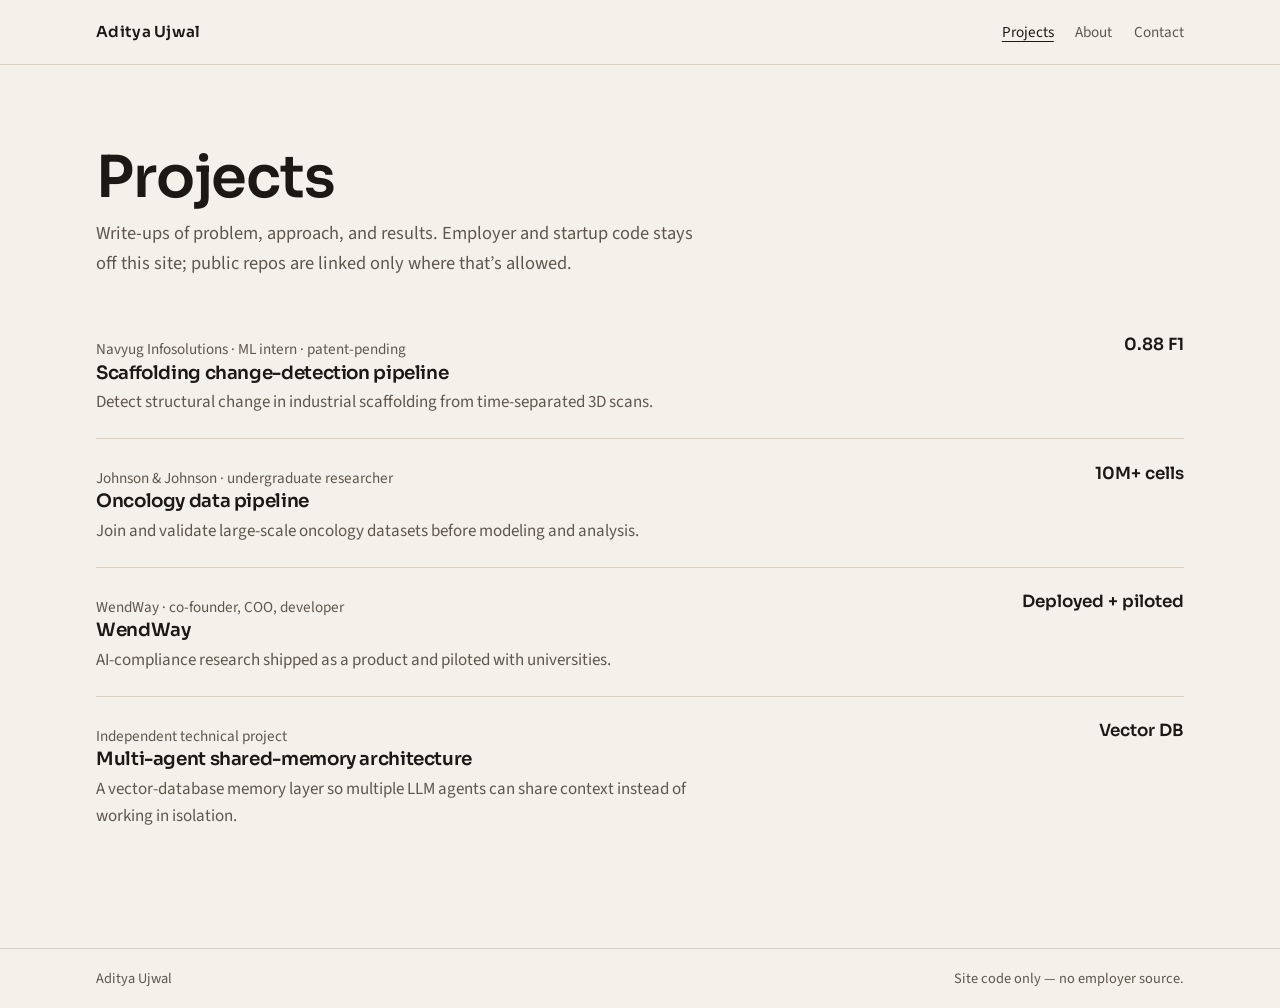
==== projects/index.html @ 59741028 "Add v1 static portfolio site for applications. Static HTML/CSS pages for Home, Projects, About, and " ====
<!DOCTYPE html>
<html lang="en">
<head>
  <meta charset="utf-8">
  <meta name="viewport" content="width=device-width, initial-scale=1">
  <meta name="description" content="Projects by Aditya Ujwal: scaffolding change detection (0.88 F1), oncology data pipeline (10M+ cells), WendWay, and multi-agent shared memory.">
  <meta name="theme-color" content="#f4f1ea">
  <title>Projects — Aditya Ujwal</title>
  <link rel="icon" href="../favicon.svg" type="image/svg+xml">
  <link rel="preconnect" href="https://fonts.googleapis.com">
  <link rel="preconnect" href="https://fonts.gstatic.com" crossorigin>
  <link href="https://fonts.googleapis.com/css2?family=Sora:wght@500;600&family=Source+Sans+3:ital,wght@0,400;0,600;1,400&display=swap" rel="stylesheet">
  <link rel="stylesheet" href="../css/styles.css">
</head>
<body>
  <a class="skip-link" href="#content">Skip to content</a>
  <header class="site-header">
    <div class="header-inner">
      <a class="wordmark" href="../index.html">Aditya Ujwal</a>
      <nav class="nav" aria-label="Primary">
        <a href="index.html" aria-current="page">Projects</a>
        <a href="../about.html">About</a>
        <a href="../contact.html">Contact</a>
      </nav>
    </div>
  </header>
  <main id="content">
    <div class="wrap">
      <h1 class="page-title">Projects</h1>
      <p class="page-lead">Write-ups of problem, approach, and results. Employer and startup code stays off this site; public repos are linked only where that’s allowed.</p>
      <ul class="project-list">
        <li>
          <a class="project-card" href="scaffolding-change-detection.html">
            <div>
              <p class="meta">Navyug Infosolutions · ML intern · patent-pending</p>
              <h3>Scaffolding change-detection pipeline</h3>
              <p>Detect structural change in industrial scaffolding from time-separated 3D scans.</p>
            </div>
            <span class="project-stat">0.88 F1</span>
          </a>
        </li>
        <li>
          <a class="project-card" href="oncology-data-pipeline.html">
            <div>
              <p class="meta">Johnson &amp; Johnson · undergraduate researcher</p>
              <h3>Oncology data pipeline</h3>
              <p>Join and validate large-scale oncology datasets before modeling and analysis.</p>
            </div>
            <span class="project-stat">10M+ cells</span>
          </a>
        </li>
        <li>
          <a class="project-card" href="wendway.html">
            <div>
              <p class="meta">WendWay · co-founder, COO, developer</p>
              <h3>WendWay</h3>
              <p>AI-compliance research shipped as a product and piloted with universities.</p>
            </div>
            <span class="project-stat">Deployed + piloted</span>
          </a>
        </li>
        <li>
          <a class="project-card" href="multi-agent-memory.html">
            <div>
              <p class="meta">Independent technical project</p>
              <h3>Multi-agent shared-memory architecture</h3>
              <p>A vector-database memory layer so multiple LLM agents can share context instead of working in isolation.</p>
            </div>
            <span class="project-stat">Vector DB</span>
          </a>
        </li>
      </ul>
    </div>
  </main>
  <footer class="site-footer">
    <div class="footer-inner">
      <span>Aditya Ujwal</span>
      <span>Site code only — no employer source.</span>
    </div>
  </footer>
</body>
</html>
---- css/styles.css ----
:root {
  --bg: #f4f1ea;
  --bg-elev: #fbf9f4;
  --ink: #1c1915;
  --muted: #5e574d;
  --line: #d8d0c4;
  --accent: #9c3b16;
  --accent-hover: #7a2d10;
  --max: 68rem;
  --prose: 40rem;
  --space: clamp(1.25rem, 4vw, 2.25rem);
  --font: "Source Sans 3", "Segoe UI", sans-serif;
  --font-display: "Sora", "Segoe UI", sans-serif;
  --radius: 2px;
}

*,
*::before,
*::after {
  box-sizing: border-box;
}

html {
  scroll-behavior: smooth;
}

@media (prefers-reduced-motion: reduce) {
  html {
    scroll-behavior: auto;
  }

  *,
  *::before,
  *::after {
    animation: none !important;
    transition: none !important;
  }
}

body {
  margin: 0;
  min-height: 100vh;
  display: flex;
  flex-direction: column;
  background: var(--bg);
  color: var(--ink);
  font-family: var(--font);
  font-size: 1.0625rem;
  line-height: 1.6;
}

img {
  max-width: 100%;
  height: auto;
}

a {
  color: var(--accent);
  text-underline-offset: 0.18em;
}

a:hover {
  color: var(--accent-hover);
}

a:focus-visible,
button:focus-visible,
.skip-link:focus-visible {
  outline: 2px solid var(--accent);
  outline-offset: 3px;
}

.skip-link {
  position: absolute;
  left: var(--space);
  top: -100px;
  z-index: 20;
  padding: 0.4rem 0.7rem;
  background: var(--ink);
  color: var(--bg);
  text-decoration: none;
}

.skip-link:focus {
  top: 0.6rem;
}

.site-header {
  border-bottom: 1px solid var(--line);
  background: var(--bg);
}

.header-inner,
.footer-inner,
.wrap {
  width: min(100% - 2 * var(--space), var(--max));
  margin-inline: auto;
}

.header-inner {
  display: flex;
  align-items: center;
  justify-content: space-between;
  gap: 1rem 1.5rem;
  min-height: 4rem;
  flex-wrap: wrap;
}

.wordmark {
  font-family: var(--font-display);
  font-weight: 600;
  font-size: 0.95rem;
  letter-spacing: 0.02em;
  color: var(--ink);
  text-decoration: none;
}

.wordmark:hover {
  color: var(--accent);
}

.nav {
  display: flex;
  gap: 1.35rem;
}

.nav a {
  color: var(--muted);
  text-decoration: none;
  font-size: 0.95rem;
}

.nav a:hover,
.nav a[aria-current="page"] {
  color: var(--ink);
}

.nav a[aria-current="page"] {
  text-decoration: underline;
  text-decoration-thickness: 1px;
  text-underline-offset: 0.28em;
}

main {
  flex: 1;
  padding: clamp(2.5rem, 7vw, 5rem) 0 clamp(3.5rem, 8vw, 6rem);
}

.hero {
  max-width: 42rem;
}

.kicker {
  margin: 0 0 0.85rem;
  font-size: 0.8rem;
  letter-spacing: 0.14em;
  text-transform: uppercase;
  color: var(--muted);
}

h1,
h2,
h3 {
  font-family: var(--font-display);
  font-weight: 600;
  line-height: 1.15;
  letter-spacing: -0.02em;
}

h1 {
  margin: 0 0 0.85rem;
  font-size: clamp(2.35rem, 6vw, 3.6rem);
}

h2 {
  margin: 0 0 1rem;
  font-size: clamp(1.45rem, 3vw, 1.85rem);
}

h3 {
  margin: 0 0 0.4rem;
  font-size: 1.15rem;
}

.lede {
  margin: 0 0 1.4rem;
  font-size: 1.2rem;
  color: var(--muted);
}

.intro {
  margin: 0 0 1.5rem;
  max-width: 38rem;
}

.links {
  display: flex;
  flex-wrap: wrap;
  gap: 0.35rem 1.15rem;
  margin: 0;
  padding: 0;
  list-style: none;
}

.section {
  margin-top: clamp(3rem, 8vw, 5rem);
}

.section-head {
  display: flex;
  align-items: baseline;
  justify-content: space-between;
  gap: 1rem;
  margin-bottom: 1.25rem;
  padding-bottom: 0.7rem;
  border-bottom: 1px solid var(--line);
}

.section-head a {
  font-size: 0.95rem;
  text-decoration: none;
}

.section-head a:hover {
  text-decoration: underline;
}

.metrics {
  display: grid;
  grid-template-columns: repeat(2, minmax(0, 1fr));
  gap: 1px;
  margin: 2.25rem 0 0;
  background: var(--line);
  border: 1px solid var(--line);
}

.metric {
  padding: 1.2rem 1.25rem 1.3rem;
  background: var(--bg-elev);
}

.metric-value {
  display: block;
  font-family: var(--font-display);
  font-size: clamp(1.7rem, 4vw, 2.15rem);
  font-weight: 600;
  letter-spacing: -0.03em;
  color: var(--accent);
}

.metric-label {
  display: block;
  margin-top: 0.25rem;
  color: var(--muted);
  font-size: 0.95rem;
}

.project-list {
  display: grid;
  gap: 0;
  margin: 0;
  padding: 0;
  list-style: none;
}

.project-list li + li {
  border-top: 1px solid var(--line);
}

.project-card {
  display: grid;
  grid-template-columns: minmax(0, 1fr) auto;
  gap: 1rem 1.5rem;
  align-items: start;
  padding: 1.35rem 0;
  color: inherit;
  text-decoration: none;
}

.project-card:hover h3 {
  color: var(--accent);
}

.project-card p {
  margin: 0.35rem 0 0;
  color: var(--muted);
  max-width: 40rem;
}

.project-stat {
  font-family: var(--font-display);
  font-weight: 600;
  font-size: 1.05rem;
  white-space: nowrap;
  color: var(--ink);
}

.meta {
  margin: 0 0 0.45rem;
  color: var(--muted);
  font-size: 0.95rem;
}

.tags {
  display: flex;
  flex-wrap: wrap;
  gap: 0.4rem;
  margin: 1.1rem 0 0;
  padding: 0;
  list-style: none;
}

.tags li {
  padding: 0.15rem 0.55rem;
  border: 1px solid var(--line);
  border-radius: var(--radius);
  font-size: 0.82rem;
  color: var(--muted);
}

.prose {
  max-width: var(--prose);
}

.prose p,
.prose ul {
  margin: 0 0 1rem;
}

.prose ul {
  padding-left: 1.15rem;
}

.prose h2 {
  margin-top: 2.1rem;
}

.page-title {
  margin-bottom: 0.5rem;
}

.page-lead {
  margin: 0 0 2rem;
  max-width: 38rem;
  color: var(--muted);
  font-size: 1.15rem;
}

.skill-groups {
  display: grid;
  gap: 1.5rem;
  margin-top: 1.5rem;
}

.skill-groups h3 {
  margin-bottom: 0.55rem;
}

.contact-list {
  margin: 0;
  padding: 0;
  list-style: none;
}

.contact-list li {
  display: grid;
  grid-template-columns: 7.5rem minmax(0, 1fr);
  gap: 1rem;
  padding: 0.95rem 0;
  border-top: 1px solid var(--line);
}

.contact-list li:last-child {
  border-bottom: 1px solid var(--line);
}

.contact-list span {
  color: var(--muted);
}

.site-footer {
  border-top: 1px solid var(--line);
  padding: 1.15rem 0;
  color: var(--muted);
  font-size: 0.9rem;
}

.footer-inner {
  display: flex;
  justify-content: space-between;
  gap: 1rem;
  flex-wrap: wrap;
}

.back {
  display: inline-block;
  margin-bottom: 1.4rem;
  font-size: 0.95rem;
  text-decoration: none;
}

.back:hover {
  text-decoration: underline;
}

.note {
  margin-top: 1.5rem;
  color: var(--muted);
  font-size: 0.95rem;
}

@media (max-width: 640px) {
  .metrics {
    grid-template-columns: 1fr;
  }

  .project-card {
    grid-template-columns: 1fr;
    gap: 0.35rem;
  }

  .contact-list li {
    grid-template-columns: 1fr;
    gap: 0.2rem;
  }
}
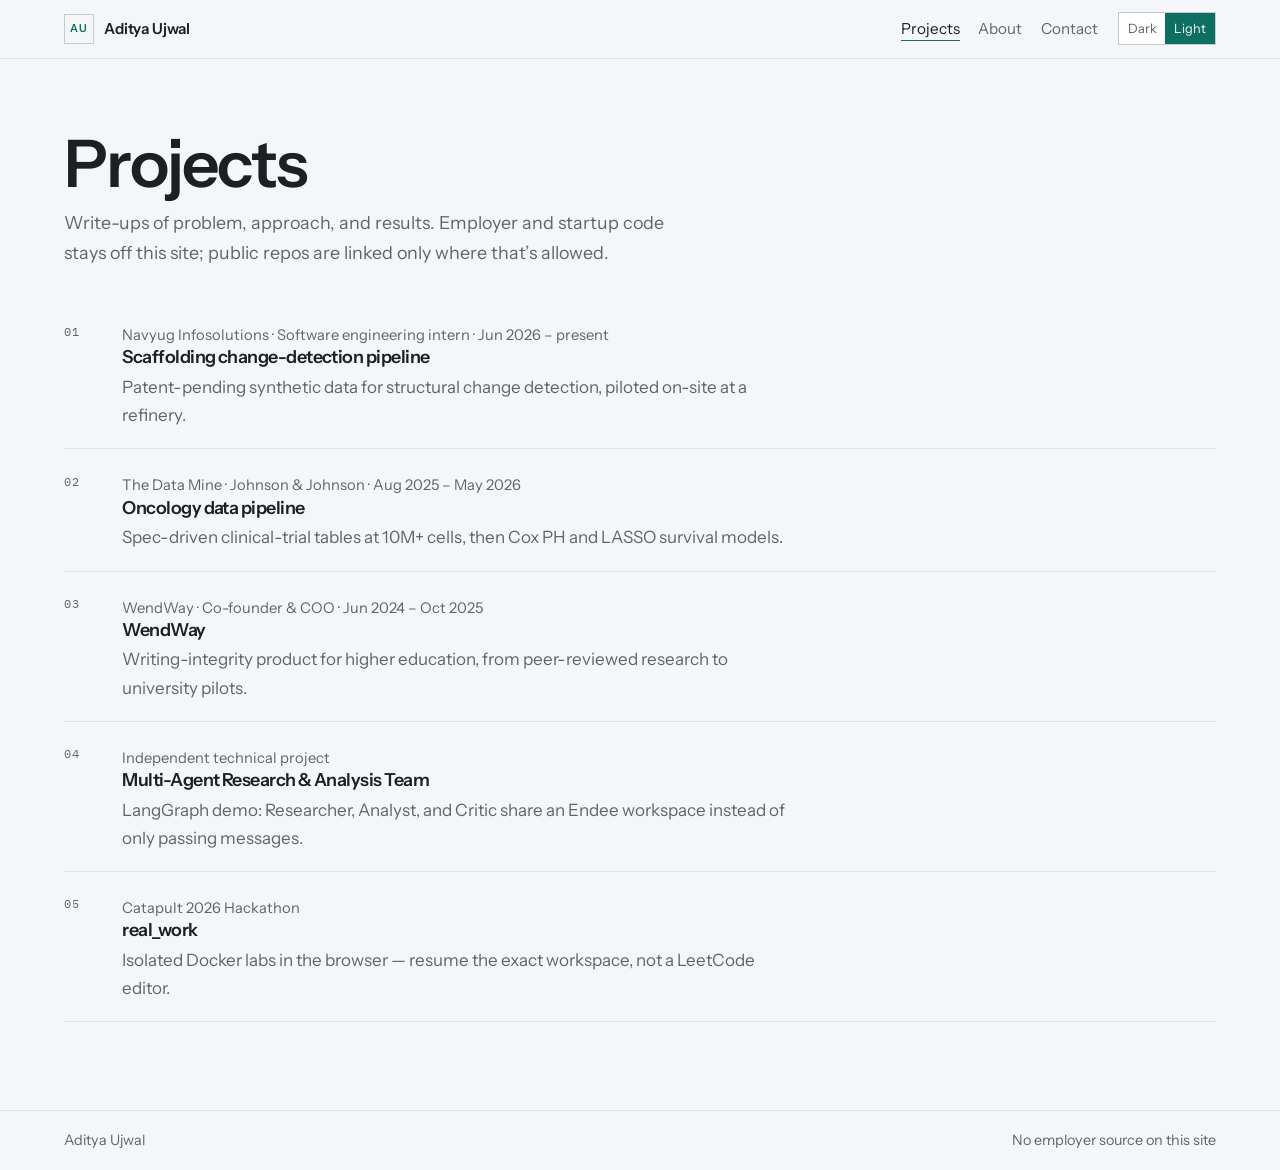
==== commit 2f9d3df2: "Update portfolio site with theme toggle, improved project descriptions, and enhanced styling. Adjust" ====
--- a/projects/index.html
+++ b/projects/index.html
@@ -3,25 +3,30 @@
 <head>
   <meta charset="utf-8">
   <meta name="viewport" content="width=device-width, initial-scale=1">
-  <meta name="description" content="Projects by Aditya Ujwal: scaffolding change detection (0.88 F1), oncology data pipeline (10M+ cells), WendWay, and multi-agent shared memory.">
-  <meta name="theme-color" content="#f4f1ea">
+  <meta name="description" content="Projects by Aditya Ujwal: scaffolding change detection (0.88 F1), J&amp;J oncology pipeline, WendWay, LangGraph multi-agent team, and real_work.">
+  <meta name="theme-color" content="#121518">
   <title>Projects — Aditya Ujwal</title>
+  <script>(function(){try{var t=localStorage.getItem("au-theme");if(t!=="light"&&t!=="dark"){t=window.matchMedia("(prefers-color-scheme: light)").matches?"light":"dark";}document.documentElement.setAttribute("data-theme",t);}catch(e){document.documentElement.setAttribute("data-theme","dark");}})();</script>
   <link rel="icon" href="../favicon.svg" type="image/svg+xml">
   <link rel="preconnect" href="https://fonts.googleapis.com">
   <link rel="preconnect" href="https://fonts.gstatic.com" crossorigin>
-  <link href="https://fonts.googleapis.com/css2?family=Sora:wght@500;600&family=Source+Sans+3:ital,wght@0,400;0,600;1,400&display=swap" rel="stylesheet">
+  <link href="https://fonts.googleapis.com/css2?family=IBM+Plex+Mono:wght@400;500;600&family=Instrument+Sans:ital,wght@0,400;0,500;0,600;0,700;1,400&display=swap" rel="stylesheet">
   <link rel="stylesheet" href="../css/styles.css">
 </head>
 <body>
   <a class="skip-link" href="#content">Skip to content</a>
   <header class="site-header">
     <div class="header-inner">
-      <a class="wordmark" href="../index.html">Aditya Ujwal</a>
+      <a class="wordmark" href="../index.html"><span class="sig">AU</span> Aditya Ujwal</a>
       <nav class="nav" aria-label="Primary">
         <a href="index.html" aria-current="page">Projects</a>
         <a href="../about.html">About</a>
         <a href="../contact.html">Contact</a>
       </nav>
+      <button type="button" class="theme-toggle" data-theme-toggle>
+        <span data-theme-value="dark">Dark</span>
+        <span data-theme-value="light">Light</span>
+      </button>
     </div>
   </header>
   <main id="content">
@@ -31,42 +36,52 @@
       <ul class="project-list">
         <li>
           <a class="project-card" href="scaffolding-change-detection.html">
+            <span class="idx">01</span>
             <div>
-              <p class="meta">Navyug Infosolutions · ML intern · patent-pending</p>
+              <p class="meta">Navyug Infosolutions · Software engineering intern · Jun 2026 – present</p>
               <h3>Scaffolding change-detection pipeline</h3>
-              <p>Detect structural change in industrial scaffolding from time-separated 3D scans.</p>
+              <p>Patent-pending synthetic data for structural change detection, piloted on-site at a refinery.</p>
             </div>
-            <span class="project-stat">0.88 F1</span>
           </a>
         </li>
         <li>
           <a class="project-card" href="oncology-data-pipeline.html">
+            <span class="idx">02</span>
             <div>
-              <p class="meta">Johnson &amp; Johnson · undergraduate researcher</p>
+              <p class="meta">The Data Mine · Johnson &amp; Johnson · Aug 2025 – May 2026</p>
               <h3>Oncology data pipeline</h3>
-              <p>Join and validate large-scale oncology datasets before modeling and analysis.</p>
+              <p>Spec-driven clinical-trial tables at 10M+ cells, then Cox PH and LASSO survival models.</p>
             </div>
-            <span class="project-stat">10M+ cells</span>
           </a>
         </li>
         <li>
           <a class="project-card" href="wendway.html">
+            <span class="idx">03</span>
             <div>
-              <p class="meta">WendWay · co-founder, COO, developer</p>
+              <p class="meta">WendWay · Co-founder &amp; COO · Jun 2024 – Oct 2025</p>
               <h3>WendWay</h3>
-              <p>AI-compliance research shipped as a product and piloted with universities.</p>
+              <p>Writing-integrity product for higher education, from peer-reviewed research to university pilots.</p>
             </div>
-            <span class="project-stat">Deployed + piloted</span>
           </a>
         </li>
         <li>
           <a class="project-card" href="multi-agent-memory.html">
+            <span class="idx">04</span>
             <div>
               <p class="meta">Independent technical project</p>
-              <h3>Multi-agent shared-memory architecture</h3>
-              <p>A vector-database memory layer so multiple LLM agents can share context instead of working in isolation.</p>
+              <h3>Multi-Agent Research &amp; Analysis Team</h3>
+              <p>LangGraph demo: Researcher, Analyst, and Critic share an Endee workspace instead of only passing messages.</p>
             </div>
-            <span class="project-stat">Vector DB</span>
+          </a>
+        </li>
+        <li>
+          <a class="project-card" href="real-work.html">
+            <span class="idx">05</span>
+            <div>
+              <p class="meta">Catapult 2026 Hackathon</p>
+              <h3>real_work</h3>
+              <p>Isolated Docker labs in the browser — resume the exact workspace, not a LeetCode editor.</p>
+            </div>
           </a>
         </li>
       </ul>
@@ -75,8 +90,9 @@
   <footer class="site-footer">
     <div class="footer-inner">
       <span>Aditya Ujwal</span>
-      <span>Site code only — no employer source.</span>
+      <span>No employer source on this site</span>
     </div>
   </footer>
+  <script src="../js/theme.js"></script>
 </body>
 </html>
--- a/css/styles.css
+++ b/css/styles.css
@@ -1,17 +1,39 @@
 :root {
-  --bg: #f4f1ea;
-  --bg-elev: #fbf9f4;
-  --ink: #1c1915;
-  --muted: #5e574d;
-  --line: #d8d0c4;
-  --accent: #9c3b16;
-  --accent-hover: #7a2d10;
-  --max: 68rem;
+  color-scheme: dark;
+  --bg: #121518;
+  --bg-elev: #1a1e22;
+  --ink: #e8ecef;
+  --muted: #8d969e;
+  --line: #2c333a;
+  --line-strong: #3d4750;
+  --accent: #4ecdb8;
+  --accent-hover: #7ee0d0;
+  --accent-dim: rgba(78, 205, 184, 0.12);
+  --grid: rgba(232, 236, 239, 0.06);
+  --scan-a: #7a9bb0;
+  --scan-b: #c9d5de;
+  --max: 72rem;
   --prose: 40rem;
-  --space: clamp(1.25rem, 4vw, 2.25rem);
-  --font: "Source Sans 3", "Segoe UI", sans-serif;
-  --font-display: "Sora", "Segoe UI", sans-serif;
+  --space: clamp(1.1rem, 3.6vw, 2rem);
+  --font: "Instrument Sans", "Segoe UI", sans-serif;
+  --font-mono: "IBM Plex Mono", "ui-monospace", monospace;
   --radius: 2px;
+}
+
+[data-theme="light"] {
+  color-scheme: light;
+  --bg: #f5f6f7;
+  --bg-elev: #ffffff;
+  --ink: #1b2024;
+  --muted: #5d666d;
+  --line: #e1e5e8;
+  --line-strong: #c5ccd1;
+  --accent: #0d6e62;
+  --accent-hover: #08574d;
+  --accent-dim: rgba(13, 110, 98, 0.1);
+  --grid: rgba(27, 32, 36, 0.06);
+  --scan-a: #4a6576;
+  --scan-b: #1f303b;
 }
 
 *,
@@ -46,11 +68,17 @@
   color: var(--ink);
   font-family: var(--font);
   font-size: 1.0625rem;
-  line-height: 1.6;
-}
-
-img {
+  line-height: 1.65;
+}
+
+img,
+svg,
+canvas {
   max-width: 100%;
+}
+
+canvas {
+  display: block;
   height: auto;
 }
 
@@ -68,6 +96,10 @@
 .skip-link:focus-visible {
   outline: 2px solid var(--accent);
   outline-offset: 3px;
+}
+
+button {
+  font: inherit;
 }
 
 .skip-link {
@@ -86,8 +118,12 @@
 }
 
 .site-header {
+  position: sticky;
+  top: 0;
+  z-index: 10;
   border-bottom: 1px solid var(--line);
-  background: var(--bg);
+  background: color-mix(in srgb, var(--bg) 88%, transparent);
+  backdrop-filter: blur(10px);
 }
 
 .header-inner,
@@ -101,16 +137,18 @@
   display: flex;
   align-items: center;
   justify-content: space-between;
-  gap: 1rem 1.5rem;
-  min-height: 4rem;
+  gap: 1rem 1.25rem;
+  min-height: 3.6rem;
   flex-wrap: wrap;
 }
 
 .wordmark {
-  font-family: var(--font-display);
+  display: inline-flex;
+  align-items: center;
+  gap: 0.65rem;
   font-weight: 600;
   font-size: 0.95rem;
-  letter-spacing: 0.02em;
+  letter-spacing: -0.01em;
   color: var(--ink);
   text-decoration: none;
 }
@@ -119,9 +157,21 @@
   color: var(--accent);
 }
 
+.sig {
+  display: inline-grid;
+  place-items: center;
+  width: 1.85rem;
+  height: 1.85rem;
+  border: 1px solid var(--line-strong);
+  color: var(--accent);
+  font-size: 0.68rem;
+  letter-spacing: 0.08em;
+}
+
 .nav {
   display: flex;
-  gap: 1.35rem;
+  gap: 0.15rem 1.15rem;
+  margin-left: auto;
 }
 
 .nav a {
@@ -136,74 +186,208 @@
 }
 
 .nav a[aria-current="page"] {
-  text-decoration: underline;
-  text-decoration-thickness: 1px;
-  text-underline-offset: 0.28em;
+  box-shadow: inset 0 -1px 0 var(--accent);
+}
+
+.theme-toggle {
+  display: inline-flex;
+  padding: 0;
+  border: 1px solid var(--line-strong);
+  background: var(--bg-elev);
+  color: var(--muted);
+  cursor: pointer;
+}
+
+.theme-toggle span {
+  padding: 0.3rem 0.55rem;
+  font-size: 0.8rem;
+}
+
+.theme-toggle .is-active {
+  background: var(--accent);
+  color: var(--bg);
 }
 
 main {
   flex: 1;
-  padding: clamp(2.5rem, 7vw, 5rem) 0 clamp(3.5rem, 8vw, 6rem);
+  padding: clamp(2rem, 6vw, 4.25rem) 0 clamp(3rem, 7vw, 5.5rem);
+}
+
+.wrap {
+  position: relative;
 }
 
 .hero {
-  max-width: 42rem;
+  display: grid;
+  grid-template-columns: minmax(0, 1.05fr) minmax(17rem, 0.95fr);
+  gap: clamp(1.5rem, 4vw, 3rem);
+  align-items: start;
+}
+
+.kicker,
+.metric-id,
+.scan-caption,
+.scan-readout {
+  margin: 0;
+  font-size: 0.88rem;
+  color: var(--muted);
 }
 
 .kicker {
-  margin: 0 0 0.85rem;
-  font-size: 0.8rem;
-  letter-spacing: 0.14em;
-  text-transform: uppercase;
-  color: var(--muted);
+  margin-bottom: 0.9rem;
 }
 
 h1,
 h2,
 h3 {
-  font-family: var(--font-display);
+  font-family: var(--font);
   font-weight: 600;
-  line-height: 1.15;
-  letter-spacing: -0.02em;
+  line-height: 1.12;
+  letter-spacing: -0.03em;
 }
 
 h1 {
-  margin: 0 0 0.85rem;
-  font-size: clamp(2.35rem, 6vw, 3.6rem);
+  margin: 0 0 0.8rem;
+  font-size: clamp(2.4rem, 7vw, 4.1rem);
 }
 
 h2 {
   margin: 0 0 1rem;
-  font-size: clamp(1.45rem, 3vw, 1.85rem);
+  font-size: clamp(1.35rem, 3vw, 1.7rem);
 }
 
 h3 {
-  margin: 0 0 0.4rem;
-  font-size: 1.15rem;
+  margin: 0 0 0.35rem;
+  font-size: 1.12rem;
 }
 
 .lede {
-  margin: 0 0 1.4rem;
-  font-size: 1.2rem;
+  margin: 0 0 1.15rem;
+  font-size: 1.18rem;
   color: var(--muted);
 }
 
 .intro {
-  margin: 0 0 1.5rem;
+  margin: 0 0 1.35rem;
   max-width: 38rem;
 }
 
 .links {
   display: flex;
   flex-wrap: wrap;
-  gap: 0.35rem 1.15rem;
+  gap: 0.35rem 1.1rem;
   margin: 0;
   padding: 0;
   list-style: none;
 }
 
+.hero-scan {
+  margin: 0;
+}
+
+.scan-frame {
+  position: relative;
+  border: 1px solid var(--line);
+  background: var(--bg-elev);
+  cursor: crosshair;
+}
+
+.scan-frame::before,
+.scan-frame::after,
+.hero-scan .tick-bl,
+.hero-scan .tick-br {
+  content: "";
+  position: absolute;
+  width: 8px;
+  height: 8px;
+  pointer-events: none;
+  z-index: 1;
+}
+
+.scan-frame::before {
+  top: -1px;
+  left: -1px;
+  border-top: 1px solid var(--accent);
+  border-left: 1px solid var(--accent);
+}
+
+.scan-frame::after {
+  top: -1px;
+  right: -1px;
+  border-top: 1px solid var(--accent);
+  border-right: 1px solid var(--accent);
+}
+
+.hero-scan .tick-bl,
+.hero-scan .tick-br {
+  bottom: -1px;
+  border-bottom: 1px solid var(--accent);
+}
+
+.hero-scan .tick-bl {
+  left: -1px;
+  border-left: 1px solid var(--accent);
+}
+
+.hero-scan .tick-br {
+  right: -1px;
+  border-right: 1px solid var(--accent);
+}
+
+#scanfield {
+  width: 100%;
+  height: 22rem;
+}
+
+.scan-caption {
+  display: flex;
+  justify-content: space-between;
+  gap: 1rem;
+  margin-bottom: 0.55rem;
+}
+
+.scan-readout {
+  display: flex;
+  justify-content: space-between;
+  gap: 1rem;
+  margin: 0.55rem 0 0;
+  color: var(--accent);
+}
+
+.legend {
+  display: flex;
+  flex-wrap: wrap;
+  gap: 0.75rem 1.1rem;
+  margin: 0.7rem 0 0;
+  padding: 0;
+  list-style: none;
+  font-size: 0.85rem;
+  color: var(--muted);
+}
+
+.legend i {
+  display: inline-block;
+  width: 0.55rem;
+  height: 0.55rem;
+  margin-right: 0.4rem;
+  vertical-align: 0.05rem;
+  border-radius: 50%;
+}
+
+.legend .a {
+  background: var(--scan-a);
+}
+
+.legend .b {
+  background: var(--scan-b);
+}
+
+.legend .d {
+  background: var(--accent);
+}
+
 .section {
-  margin-top: clamp(3rem, 8vw, 5rem);
+  margin-top: clamp(2.5rem, 7vw, 4.5rem);
 }
 
 .section-head {
@@ -211,9 +395,13 @@
   align-items: baseline;
   justify-content: space-between;
   gap: 1rem;
-  margin-bottom: 1.25rem;
-  padding-bottom: 0.7rem;
+  margin-bottom: 0;
+  padding: 0.75rem 0;
   border-bottom: 1px solid var(--line);
+}
+
+.section-head h2 {
+  margin: 0;
 }
 
 .section-head a {
@@ -228,31 +416,34 @@
 .metrics {
   display: grid;
   grid-template-columns: repeat(2, minmax(0, 1fr));
+  margin: 2rem 0 0;
+  border: 1px solid var(--line);
+  background: var(--line);
   gap: 1px;
-  margin: 2.25rem 0 0;
-  background: var(--line);
-  border: 1px solid var(--line);
 }
 
 .metric {
-  padding: 1.2rem 1.25rem 1.3rem;
+  padding: 1.1rem 1.15rem 1.2rem;
   background: var(--bg-elev);
 }
 
 .metric-value {
   display: block;
-  font-family: var(--font-display);
-  font-size: clamp(1.7rem, 4vw, 2.15rem);
-  font-weight: 600;
-  letter-spacing: -0.03em;
+  margin-top: 0.45rem;
+  font-family: var(--font-mono);
+  font-size: clamp(1.35rem, 3.6vw, 2.05rem);
+  font-weight: 500;
+  letter-spacing: -0.04em;
+  line-height: 1.15;
+  overflow-wrap: anywhere;
   color: var(--accent);
 }
 
 .metric-label {
   display: block;
-  margin-top: 0.25rem;
-  color: var(--muted);
-  font-size: 0.95rem;
+  margin-top: 0.3rem;
+  color: var(--muted);
+  font-size: 0.92rem;
 }
 
 .project-list {
@@ -263,18 +454,15 @@
   list-style: none;
 }
 
-.project-list li + li {
-  border-top: 1px solid var(--line);
-}
-
 .project-card {
   display: grid;
-  grid-template-columns: minmax(0, 1fr) auto;
-  gap: 1rem 1.5rem;
+  grid-template-columns: 2.4rem minmax(0, 1fr);
+  gap: 0.9rem 1.25rem;
   align-items: start;
-  padding: 1.35rem 0;
+  padding: 1.2rem 0;
   color: inherit;
   text-decoration: none;
+  border-bottom: 1px solid var(--line);
 }
 
 .project-card:hover h3 {
@@ -282,23 +470,32 @@
 }
 
 .project-card p {
-  margin: 0.35rem 0 0;
-  color: var(--muted);
-  max-width: 40rem;
+  margin: 0.3rem 0 0;
+  color: var(--muted);
+  max-width: 42rem;
+}
+
+.idx {
+  font-family: var(--font-mono);
+  font-size: 0.72rem;
+  letter-spacing: 0.08em;
+  color: var(--muted);
+  padding-top: 0.2rem;
 }
 
 .project-stat {
-  font-family: var(--font-display);
-  font-weight: 600;
-  font-size: 1.05rem;
+  font-family: var(--font-mono);
+  font-weight: 500;
+  font-size: 0.88rem;
   white-space: nowrap;
-  color: var(--ink);
+  color: var(--accent);
+  padding-top: 0.15rem;
 }
 
 .meta {
-  margin: 0 0 0.45rem;
-  color: var(--muted);
-  font-size: 0.95rem;
+  margin: 0 0 0.35rem;
+  color: var(--muted);
+  font-size: 0.92rem;
 }
 
 .tags {
@@ -313,6 +510,7 @@
 .tags li {
   padding: 0.15rem 0.55rem;
   border: 1px solid var(--line);
+  background: var(--bg-elev);
   border-radius: var(--radius);
   font-size: 0.82rem;
   color: var(--muted);
@@ -331,8 +529,9 @@
   padding-left: 1.15rem;
 }
 
-.prose h2 {
-  margin-top: 2.1rem;
+.prose h3 {
+  margin-top: 1.6rem;
+  font-size: 1.05rem;
 }
 
 .page-title {
@@ -343,34 +542,65 @@
   margin: 0 0 2rem;
   max-width: 38rem;
   color: var(--muted);
-  font-size: 1.15rem;
+  font-size: 1.12rem;
+}
+
+.metrics-3 {
+  grid-template-columns: repeat(3, minmax(0, 1fr));
+}
+
+.role-list {
+  margin: 1.25rem 0 0;
+  padding: 0;
+  list-style: none;
+  max-width: 42rem;
+}
+
+.role-list li {
+  padding: 1rem 0;
+  border-top: 1px solid var(--line);
+}
+
+.role-list li:last-child {
+  border-bottom: 1px solid var(--line);
+}
+
+.role-list h3 {
+  margin: 0 0 0.25rem;
+  font-size: 1.05rem;
+}
+
+.role-list p {
+  margin: 0;
+  color: var(--muted);
 }
 
 .skill-groups {
   display: grid;
-  gap: 1.5rem;
+  grid-template-columns: repeat(3, minmax(0, 1fr));
+  gap: 1.25rem;
   margin-top: 1.5rem;
 }
 
 .skill-groups h3 {
   margin-bottom: 0.55rem;
+  font-size: 0.95rem;
+  font-weight: 600;
+  color: var(--muted);
 }
 
 .contact-list {
   margin: 0;
   padding: 0;
   list-style: none;
+  border-top: 1px solid var(--line);
 }
 
 .contact-list li {
   display: grid;
-  grid-template-columns: 7.5rem minmax(0, 1fr);
+  grid-template-columns: 8.5rem minmax(0, 1fr);
   gap: 1rem;
   padding: 0.95rem 0;
-  border-top: 1px solid var(--line);
-}
-
-.contact-list li:last-child {
   border-bottom: 1px solid var(--line);
 }
 
@@ -380,7 +610,7 @@
 
 .site-footer {
   border-top: 1px solid var(--line);
-  padding: 1.15rem 0;
+  padding: 1.1rem 0;
   color: var(--muted);
   font-size: 0.9rem;
 }
@@ -394,7 +624,7 @@
 
 .back {
   display: inline-block;
-  margin-bottom: 1.4rem;
+  margin-bottom: 1.3rem;
   font-size: 0.95rem;
   text-decoration: none;
 }
@@ -409,18 +639,98 @@
   font-size: 0.95rem;
 }
 
+.viz {
+  margin: 1.5rem 0 0;
+  padding: 1rem 1rem 0.85rem;
+  border: 1px solid var(--line);
+  background: var(--bg-elev);
+}
+
+.viz svg {
+  display: block;
+  width: 100%;
+  height: auto;
+}
+
+.viz-label {
+  margin: 0.65rem 0 0;
+  font-size: 0.88rem;
+  color: var(--muted);
+}
+
+.video {
+  position: relative;
+  margin: 1.5rem 0 0;
+  aspect-ratio: 16 / 9;
+  border: 1px solid var(--line);
+  background: #000;
+}
+
+.video iframe {
+  position: absolute;
+  inset: 0;
+  width: 100%;
+  height: 100%;
+  border: 0;
+}
+
+@media (max-width: 860px) {
+  .hero {
+    grid-template-columns: 1fr;
+  }
+
+  #scanfield {
+    height: 16.5rem;
+  }
+
+  .skill-groups {
+    grid-template-columns: 1fr;
+  }
+
+  .metrics-3 {
+    grid-template-columns: 1fr;
+  }
+}
+
+@media (max-width: 720px) {
+  .header-inner {
+    display: grid;
+    grid-template-columns: minmax(0, 1fr) auto;
+    align-items: center;
+  }
+
+  .wordmark {
+    grid-column: 1;
+    grid-row: 1;
+  }
+
+  .theme-toggle {
+    grid-column: 2;
+    grid-row: 1;
+    justify-self: end;
+    width: max-content;
+  }
+
+  .nav {
+    grid-column: 1 / -1;
+    grid-row: 2;
+    margin-left: 0;
+    width: 100%;
+  }
+}
+
 @media (max-width: 640px) {
-  .metrics {
+  .metrics,
+  .metrics-3 {
     grid-template-columns: 1fr;
   }
 
   .project-card {
-    grid-template-columns: 1fr;
-    gap: 0.35rem;
+    grid-template-columns: 1.8rem minmax(0, 1fr);
   }
 
   .contact-list li {
     grid-template-columns: 1fr;
-    gap: 0.2rem;
-  }
-}
+    gap: 0.25rem;
+  }
+}
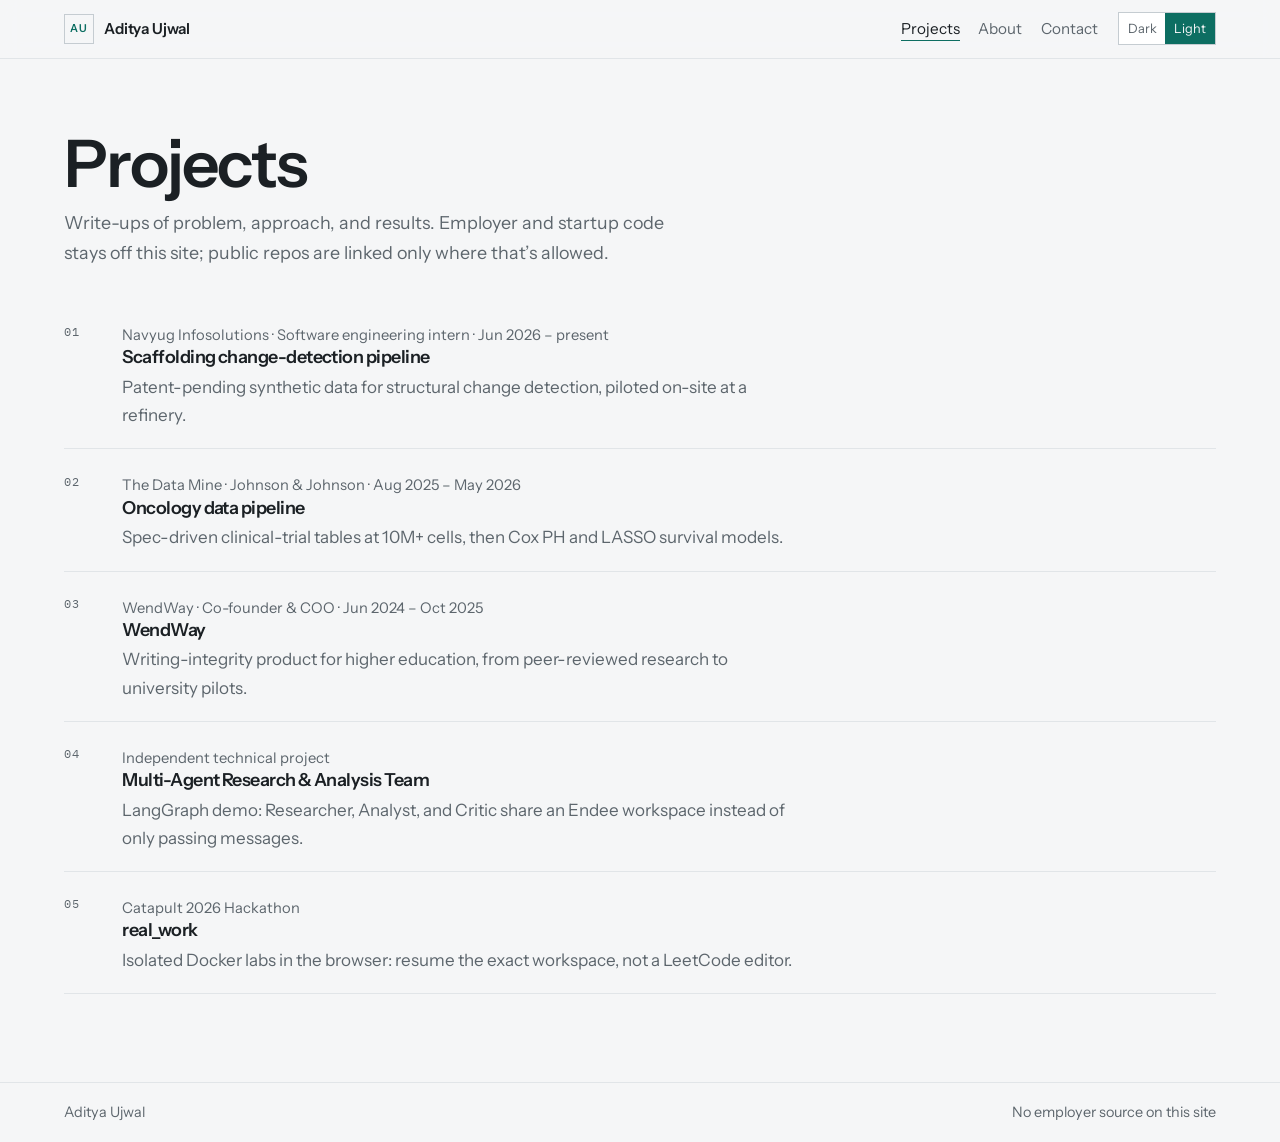
==== commit 1db57b7e: "Refine meta descriptions and titles across all pages for consistency and clarity. Adjusted punctuati" ====
--- a/projects/index.html
+++ b/projects/index.html
@@ -5,7 +5,7 @@
   <meta name="viewport" content="width=device-width, initial-scale=1">
   <meta name="description" content="Projects by Aditya Ujwal: scaffolding change detection (0.88 F1), J&amp;J oncology pipeline, WendWay, LangGraph multi-agent team, and real_work.">
   <meta name="theme-color" content="#121518">
-  <title>Projects — Aditya Ujwal</title>
+  <title>Projects: Aditya Ujwal</title>
   <script>(function(){try{var t=localStorage.getItem("au-theme");if(t!=="light"&&t!=="dark"){t=window.matchMedia("(prefers-color-scheme: light)").matches?"light":"dark";}document.documentElement.setAttribute("data-theme",t);}catch(e){document.documentElement.setAttribute("data-theme","dark");}})();</script>
   <link rel="icon" href="../favicon.svg" type="image/svg+xml">
   <link rel="preconnect" href="https://fonts.googleapis.com">
@@ -80,7 +80,7 @@
             <div>
               <p class="meta">Catapult 2026 Hackathon</p>
               <h3>real_work</h3>
-              <p>Isolated Docker labs in the browser — resume the exact workspace, not a LeetCode editor.</p>
+              <p>Isolated Docker labs in the browser: resume the exact workspace, not a LeetCode editor.</p>
             </div>
           </a>
         </li>
